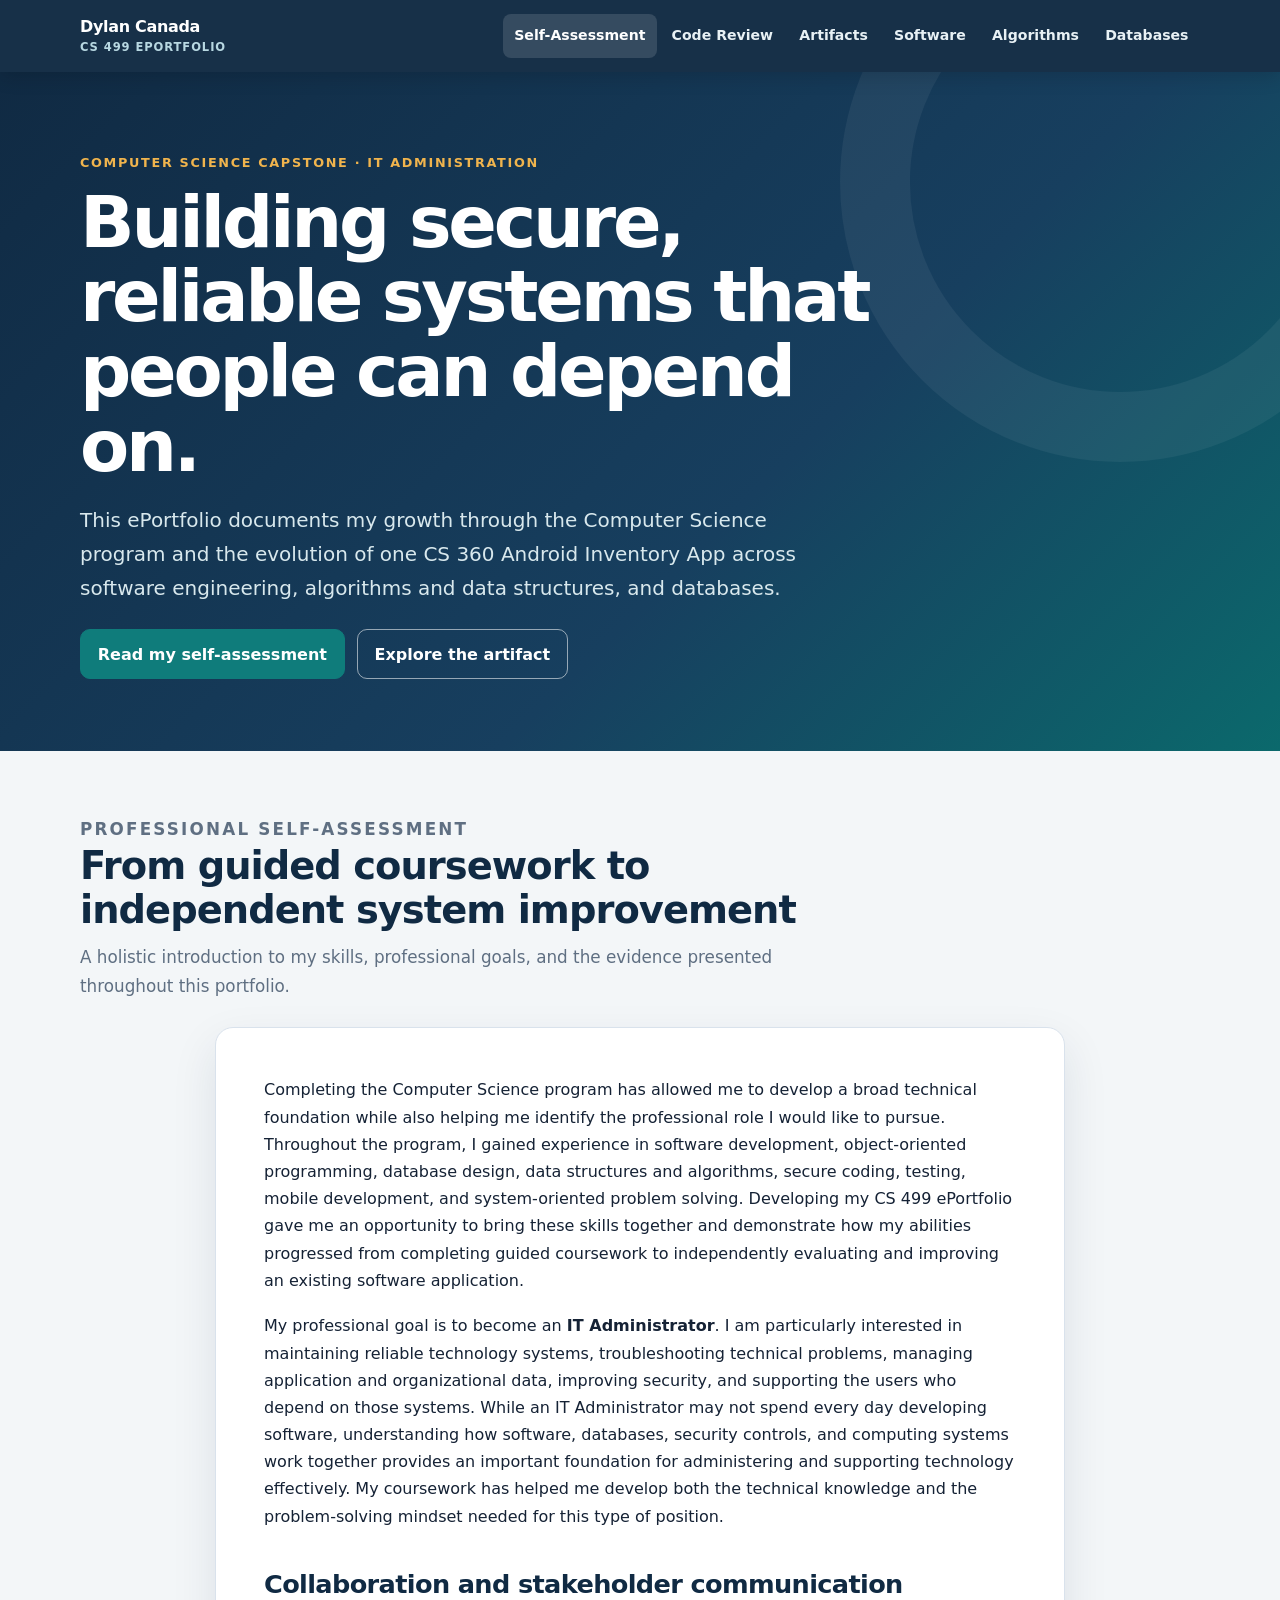
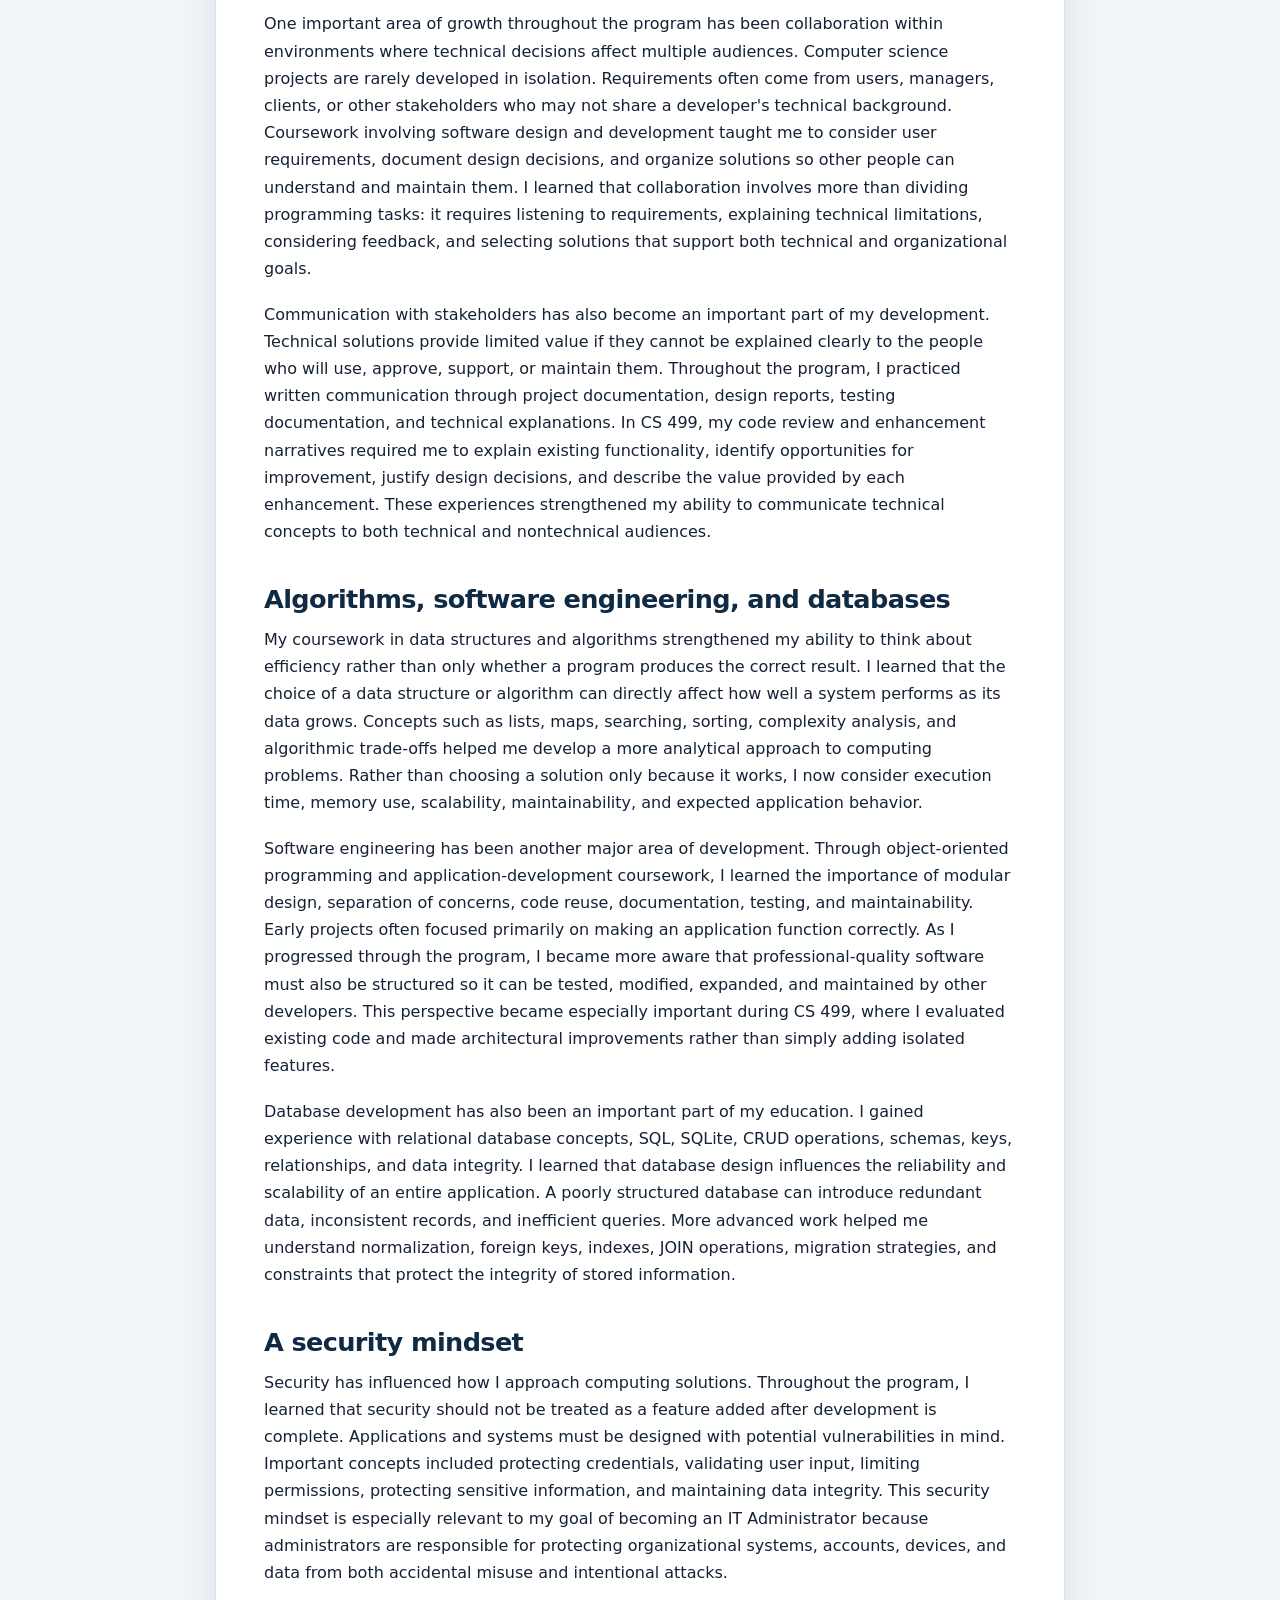
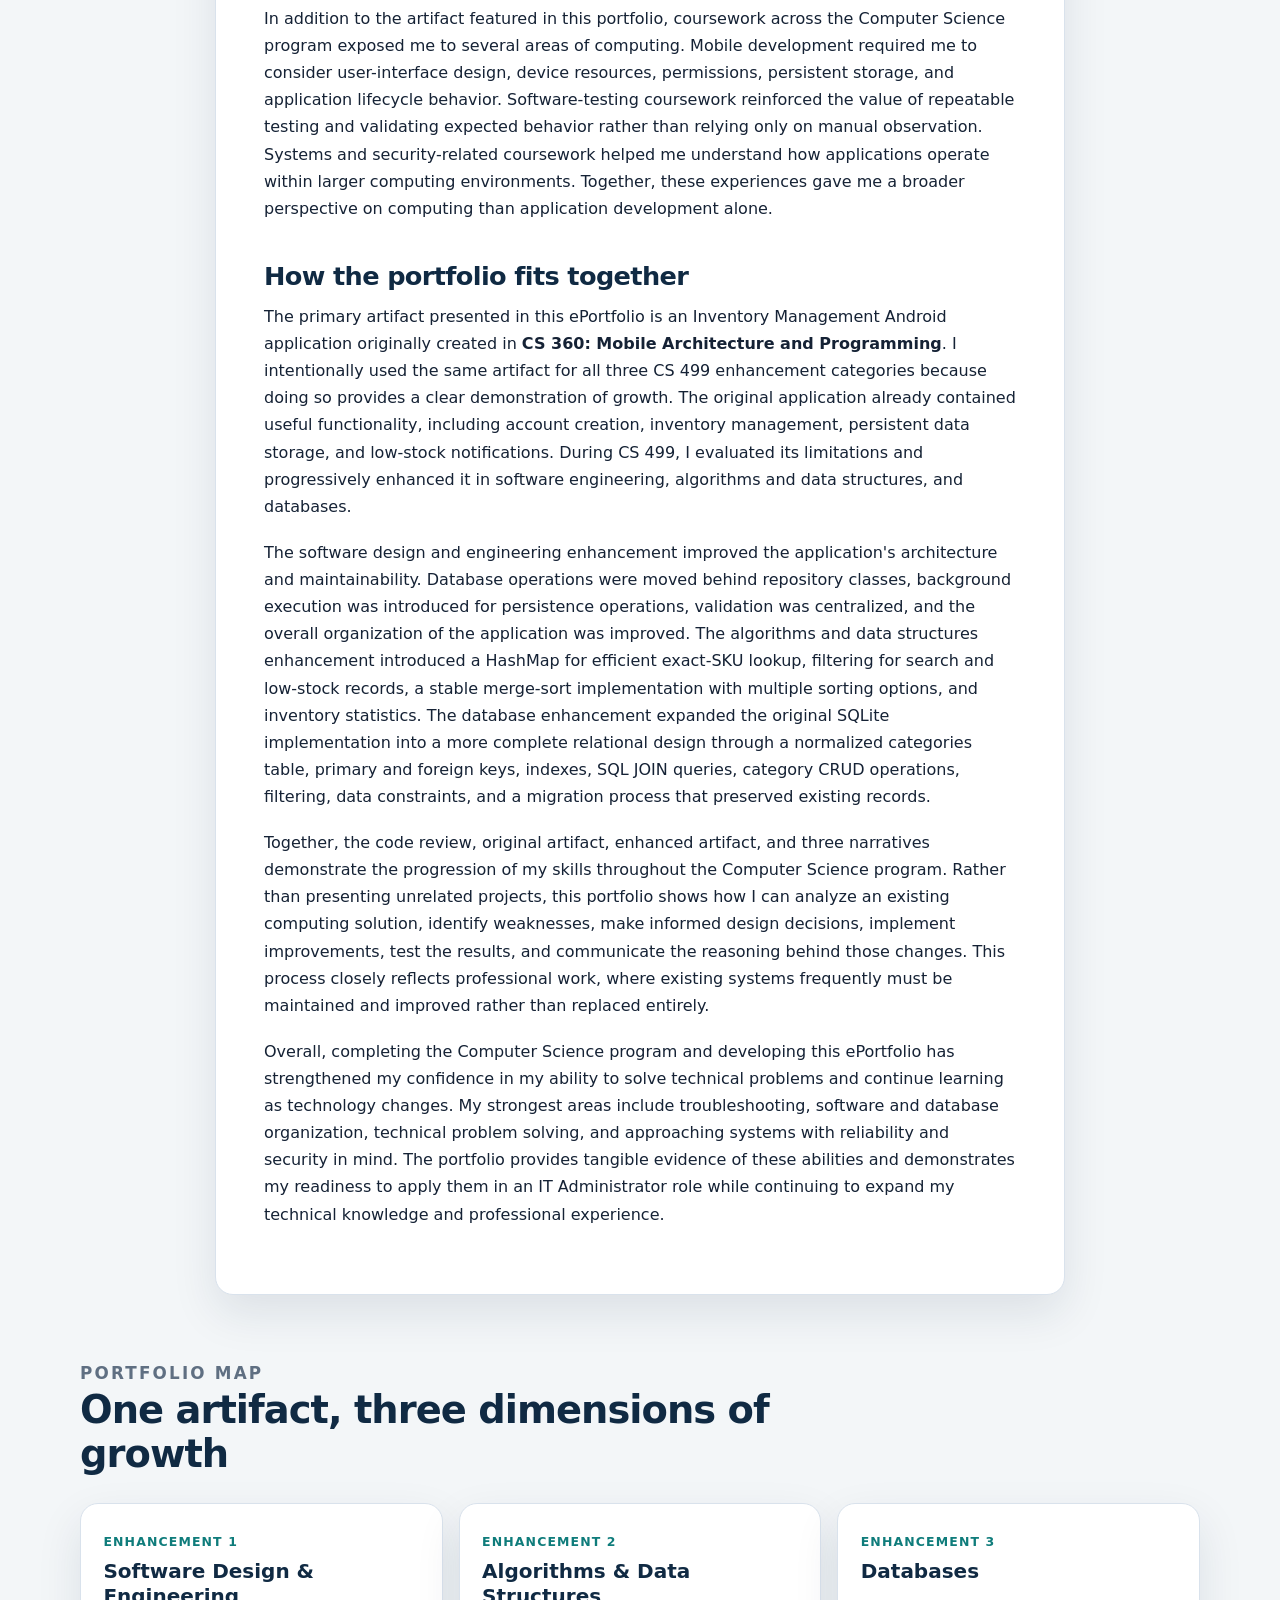
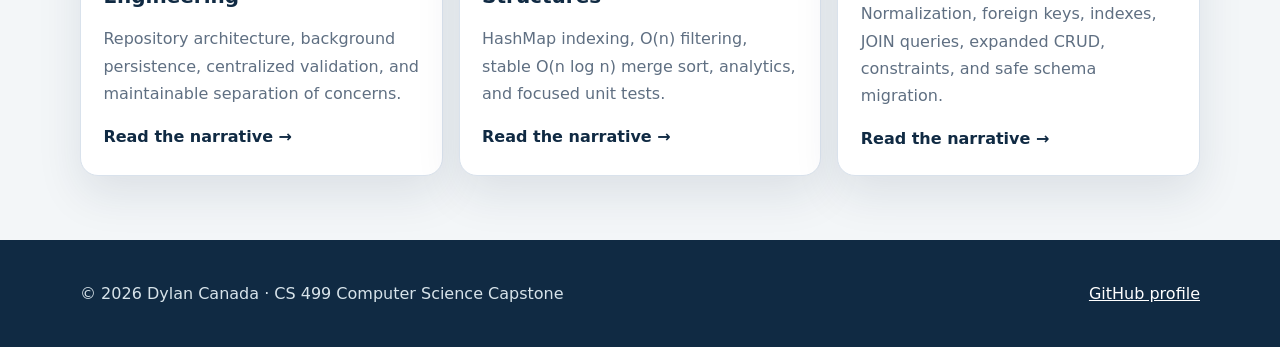
==== index.html @ 03fe3acc "Build CS 499 ePortfolio" ====
<!doctype html>
<html lang="en">
<head>
  <meta charset="utf-8">
  <meta name="viewport" content="width=device-width, initial-scale=1">
  <meta name="description" content="Dylan Canada's CS 499 computer science ePortfolio, focused on IT administration and an enhanced Android inventory application.">
  <title>Dylan Canada | CS 499 ePortfolio</title>
  <link rel="stylesheet" href="assets/css/styles.css">
</head>
<body>
  <a class="skip-link" href="#main">Skip to content</a>
  <header class="site-header">
    <div class="container nav-wrap">
      <a class="brand" href="index.html">Dylan Canada<span>CS 499 ePortfolio</span></a>
      <button class="nav-toggle" type="button" aria-expanded="false" aria-controls="site-nav">Menu</button>
      <nav class="site-nav" id="site-nav" aria-label="Primary navigation">
        <a href="index.html" aria-current="page">Self-Assessment</a>
        <a href="code-review.html">Code Review</a>
        <a href="artifacts.html">Artifacts</a>
        <a href="software-engineering.html">Software</a>
        <a href="algorithms.html">Algorithms</a>
        <a href="databases.html">Databases</a>
      </nav>
    </div>
  </header>

  <main id="main">
    <section class="hero">
      <div class="container">
        <p class="eyebrow">Computer Science Capstone · IT Administration</p>
        <h1>Building secure, reliable systems that people can depend on.</h1>
        <p class="lead">This ePortfolio documents my growth through the Computer Science program and the evolution of one CS 360 Android Inventory App across software engineering, algorithms and data structures, and databases.</p>
        <div class="hero-actions">
          <a class="button" href="#assessment">Read my self-assessment</a>
          <a class="button secondary" href="artifacts.html">Explore the artifact</a>
        </div>
      </div>
    </section>

    <section class="section" id="assessment">
      <div class="container">
        <div class="section-heading">
          <p class="eyebrow">Professional Self-Assessment</p>
          <h2>From guided coursework to independent system improvement</h2>
          <p>A holistic introduction to my skills, professional goals, and the evidence presented throughout this portfolio.</p>
        </div>
        <article class="prose">
          <p>Completing the Computer Science program has allowed me to develop a broad technical foundation while also helping me identify the professional role I would like to pursue. Throughout the program, I gained experience in software development, object-oriented programming, database design, data structures and algorithms, secure coding, testing, mobile development, and system-oriented problem solving. Developing my CS 499 ePortfolio gave me an opportunity to bring these skills together and demonstrate how my abilities progressed from completing guided coursework to independently evaluating and improving an existing software application.</p>

          <p>My professional goal is to become an <strong>IT Administrator</strong>. I am particularly interested in maintaining reliable technology systems, troubleshooting technical problems, managing application and organizational data, improving security, and supporting the users who depend on those systems. While an IT Administrator may not spend every day developing software, understanding how software, databases, security controls, and computing systems work together provides an important foundation for administering and supporting technology effectively. My coursework has helped me develop both the technical knowledge and the problem-solving mindset needed for this type of position.</p>

          <h2>Collaboration and stakeholder communication</h2>
          <p>One important area of growth throughout the program has been collaboration within environments where technical decisions affect multiple audiences. Computer science projects are rarely developed in isolation. Requirements often come from users, managers, clients, or other stakeholders who may not share a developer's technical background. Coursework involving software design and development taught me to consider user requirements, document design decisions, and organize solutions so other people can understand and maintain them. I learned that collaboration involves more than dividing programming tasks: it requires listening to requirements, explaining technical limitations, considering feedback, and selecting solutions that support both technical and organizational goals.</p>

          <p>Communication with stakeholders has also become an important part of my development. Technical solutions provide limited value if they cannot be explained clearly to the people who will use, approve, support, or maintain them. Throughout the program, I practiced written communication through project documentation, design reports, testing documentation, and technical explanations. In CS 499, my code review and enhancement narratives required me to explain existing functionality, identify opportunities for improvement, justify design decisions, and describe the value provided by each enhancement. These experiences strengthened my ability to communicate technical concepts to both technical and nontechnical audiences.</p>

          <h2>Algorithms, software engineering, and databases</h2>
          <p>My coursework in data structures and algorithms strengthened my ability to think about efficiency rather than only whether a program produces the correct result. I learned that the choice of a data structure or algorithm can directly affect how well a system performs as its data grows. Concepts such as lists, maps, searching, sorting, complexity analysis, and algorithmic trade-offs helped me develop a more analytical approach to computing problems. Rather than choosing a solution only because it works, I now consider execution time, memory use, scalability, maintainability, and expected application behavior.</p>

          <p>Software engineering has been another major area of development. Through object-oriented programming and application-development coursework, I learned the importance of modular design, separation of concerns, code reuse, documentation, testing, and maintainability. Early projects often focused primarily on making an application function correctly. As I progressed through the program, I became more aware that professional-quality software must also be structured so it can be tested, modified, expanded, and maintained by other developers. This perspective became especially important during CS 499, where I evaluated existing code and made architectural improvements rather than simply adding isolated features.</p>

          <p>Database development has also been an important part of my education. I gained experience with relational database concepts, SQL, SQLite, CRUD operations, schemas, keys, relationships, and data integrity. I learned that database design influences the reliability and scalability of an entire application. A poorly structured database can introduce redundant data, inconsistent records, and inefficient queries. More advanced work helped me understand normalization, foreign keys, indexes, JOIN operations, migration strategies, and constraints that protect the integrity of stored information.</p>

          <h2>A security mindset</h2>
          <p>Security has influenced how I approach computing solutions. Throughout the program, I learned that security should not be treated as a feature added after development is complete. Applications and systems must be designed with potential vulnerabilities in mind. Important concepts included protecting credentials, validating user input, limiting permissions, protecting sensitive information, and maintaining data integrity. This security mindset is especially relevant to my goal of becoming an IT Administrator because administrators are responsible for protecting organizational systems, accounts, devices, and data from both accidental misuse and intentional attacks.</p>

          <p>In addition to the artifact featured in this portfolio, coursework across the Computer Science program exposed me to several areas of computing. Mobile development required me to consider user-interface design, device resources, permissions, persistent storage, and application lifecycle behavior. Software-testing coursework reinforced the value of repeatable testing and validating expected behavior rather than relying only on manual observation. Systems and security-related coursework helped me understand how applications operate within larger computing environments. Together, these experiences gave me a broader perspective on computing than application development alone.</p>

          <h2>How the portfolio fits together</h2>
          <p>The primary artifact presented in this ePortfolio is an Inventory Management Android application originally created in <strong>CS 360: Mobile Architecture and Programming</strong>. I intentionally used the same artifact for all three CS 499 enhancement categories because doing so provides a clear demonstration of growth. The original application already contained useful functionality, including account creation, inventory management, persistent data storage, and low-stock notifications. During CS 499, I evaluated its limitations and progressively enhanced it in software engineering, algorithms and data structures, and databases.</p>

          <p>The software design and engineering enhancement improved the application's architecture and maintainability. Database operations were moved behind repository classes, background execution was introduced for persistence operations, validation was centralized, and the overall organization of the application was improved. The algorithms and data structures enhancement introduced a HashMap for efficient exact-SKU lookup, filtering for search and low-stock records, a stable merge-sort implementation with multiple sorting options, and inventory statistics. The database enhancement expanded the original SQLite implementation into a more complete relational design through a normalized categories table, primary and foreign keys, indexes, SQL JOIN queries, category CRUD operations, filtering, data constraints, and a migration process that preserved existing records.</p>

          <p>Together, the code review, original artifact, enhanced artifact, and three narratives demonstrate the progression of my skills throughout the Computer Science program. Rather than presenting unrelated projects, this portfolio shows how I can analyze an existing computing solution, identify weaknesses, make informed design decisions, implement improvements, test the results, and communicate the reasoning behind those changes. This process closely reflects professional work, where existing systems frequently must be maintained and improved rather than replaced entirely.</p>

          <p>Overall, completing the Computer Science program and developing this ePortfolio has strengthened my confidence in my ability to solve technical problems and continue learning as technology changes. My strongest areas include troubleshooting, software and database organization, technical problem solving, and approaching systems with reliability and security in mind. The portfolio provides tangible evidence of these abilities and demonstrates my readiness to apply them in an IT Administrator role while continuing to expand my technical knowledge and professional experience.</p>
        </article>
      </div>
    </section>

    <section class="section">
      <div class="container">
        <div class="section-heading">
          <p class="eyebrow">Portfolio map</p>
          <h2>One artifact, three dimensions of growth</h2>
        </div>
        <div class="grid">
          <article class="card"><span class="kicker">Enhancement 1</span><h3>Software Design &amp; Engineering</h3><p>Repository architecture, background persistence, centralized validation, and maintainable separation of concerns.</p><a class="card-link" href="software-engineering.html">Read the narrative →</a></article>
          <article class="card"><span class="kicker">Enhancement 2</span><h3>Algorithms &amp; Data Structures</h3><p>HashMap indexing, O(n) filtering, stable O(n log n) merge sort, analytics, and focused unit tests.</p><a class="card-link" href="algorithms.html">Read the narrative →</a></article>
          <article class="card"><span class="kicker">Enhancement 3</span><h3>Databases</h3><p>Normalization, foreign keys, indexes, JOIN queries, expanded CRUD, constraints, and safe schema migration.</p><a class="card-link" href="databases.html">Read the narrative →</a></article>
        </div>
      </div>
    </section>
  </main>

  <footer class="site-footer"><div class="container footer-wrap"><span>© <span data-year></span> Dylan Canada · CS 499 Computer Science Capstone</span><a href="https://github.com/dylan-canada" rel="noreferrer">GitHub profile</a></div></footer>
  <script src="assets/js/site.js"></script>
</body>
</html>
---- assets/css/styles.css ----
:root {
  --ink: #152235;
  --muted: #5f6f82;
  --paper: #ffffff;
  --canvas: #f3f6f8;
  --navy: #102a43;
  --navy-2: #173f5f;
  --teal: #0f7c7b;
  --teal-soft: #e2f4f2;
  --gold: #f0b44d;
  --line: #d9e2ec;
  --shadow: 0 18px 45px rgba(16, 42, 67, 0.10);
  --radius: 18px;
  --max: 1120px;
}

* { box-sizing: border-box; }
html { scroll-behavior: smooth; }
body {
  margin: 0;
  color: var(--ink);
  background: var(--canvas);
  font-family: Inter, ui-sans-serif, system-ui, -apple-system, BlinkMacSystemFont, "Segoe UI", sans-serif;
  line-height: 1.7;
}
a { color: var(--teal); }
a:hover { color: var(--navy); }
img { max-width: 100%; }
.skip-link { position: absolute; left: -999px; top: 8px; z-index: 100; background: white; padding: .7rem 1rem; }
.skip-link:focus { left: 8px; }
.container { width: min(calc(100% - 2rem), var(--max)); margin-inline: auto; }

.site-header { position: sticky; top: 0; z-index: 50; background: rgba(16, 42, 67, .97); color: white; box-shadow: 0 5px 18px rgba(0,0,0,.14); }
.nav-wrap { min-height: 72px; display: flex; align-items: center; justify-content: space-between; gap: 1rem; }
.brand { color: white; text-decoration: none; line-height: 1.15; font-weight: 800; letter-spacing: -.02em; }
.brand span { display: block; margin-top: .25rem; color: #b8d8e2; font-size: .72rem; font-weight: 600; letter-spacing: .08em; text-transform: uppercase; }
.nav-toggle { display: none; border: 1px solid rgba(255,255,255,.4); background: transparent; color: white; border-radius: 9px; padding: .5rem .7rem; font: inherit; }
.site-nav { display: flex; gap: .2rem; align-items: center; }
.site-nav a { color: #e8f1f5; text-decoration: none; font-size: .88rem; font-weight: 650; padding: .6rem .72rem; border-radius: 8px; }
.site-nav a:hover, .site-nav a[aria-current="page"] { color: white; background: rgba(255,255,255,.13); }

.hero { overflow: hidden; position: relative; padding: 5rem 0 4.5rem; color: white; background: linear-gradient(135deg, var(--navy) 0%, var(--navy-2) 60%, #0b696c 100%); }
.hero::after { content: ""; position: absolute; width: 420px; height: 420px; right: -120px; top: -170px; border: 70px solid rgba(255,255,255,.055); border-radius: 50%; }
.eyebrow { margin: 0 0 .7rem; color: var(--gold); font-weight: 800; font-size: .8rem; letter-spacing: .13em; text-transform: uppercase; }
.hero h1 { max-width: 850px; margin: 0; font-size: clamp(2.35rem, 5.6vw, 4.8rem); line-height: 1.04; letter-spacing: -.045em; }
.hero .lead { max-width: 760px; color: #d8e8ed; font-size: clamp(1.05rem, 2vw, 1.25rem); }
.hero-actions, .button-row { display: flex; flex-wrap: wrap; gap: .75rem; margin-top: 1.5rem; }
.button { display: inline-flex; align-items: center; justify-content: center; min-height: 46px; padding: .65rem 1.05rem; border-radius: 10px; text-decoration: none; font-weight: 750; border: 1px solid var(--teal); background: var(--teal); color: white; }
.button:hover { background: #0a6665; border-color: #0a6665; color: white; }
.button.secondary { border-color: rgba(255,255,255,.55); background: transparent; color: white; }
.button.secondary:hover { background: rgba(255,255,255,.1); }
.button.disabled { border-color: #cbd5df; background: #e9eef3; color: #718096; cursor: not-allowed; }

main { padding-bottom: 4rem; }
.section { padding: 4rem 0 0; }
.section-heading { max-width: 760px; margin-bottom: 1.7rem; }
.section-heading h2, .prose h2 { margin: 0 0 .7rem; color: var(--navy); font-size: clamp(1.75rem, 3vw, 2.45rem); line-height: 1.15; letter-spacing: -.025em; }
.section-heading p { margin: 0; color: var(--muted); font-size: 1.05rem; }
.grid { display: grid; grid-template-columns: repeat(3, 1fr); gap: 1rem; }
.card { background: var(--paper); border: 1px solid var(--line); border-radius: var(--radius); padding: 1.4rem; box-shadow: var(--shadow); }
.card h3 { margin: .35rem 0 .6rem; color: var(--navy); font-size: 1.25rem; line-height: 1.25; }
.card p { color: var(--muted); }
.card-link { color: var(--navy); text-decoration: none; font-weight: 800; }
.card-link:hover { color: var(--teal); }
.kicker { color: var(--teal); font-size: .78rem; font-weight: 850; letter-spacing: .09em; text-transform: uppercase; }
.outcome { border-left: 4px solid var(--teal); }
.metric { font-size: 2rem; color: var(--teal); font-weight: 850; line-height: 1; }
.prose { max-width: 850px; margin: 0 auto; background: white; border: 1px solid var(--line); border-radius: var(--radius); padding: clamp(1.4rem, 4vw, 3rem); box-shadow: var(--shadow); }
.prose h2 { margin-top: 2.5rem; font-size: 1.6rem; }
.prose h2:first-child { margin-top: 0; }
.prose h3 { margin-top: 2rem; color: var(--navy); }
.prose p { margin: 0 0 1.15rem; }
.prose ul { padding-left: 1.25rem; }
.prose li { margin-bottom: .55rem; }
.callout { padding: 1.1rem 1.2rem; background: var(--teal-soft); border-left: 4px solid var(--teal); border-radius: 0 12px 12px 0; }
.placeholder { background: repeating-linear-gradient(135deg, #fff, #fff 10px, #f7f9fb 10px, #f7f9fb 20px); border: 1.5px dashed #9fb2c3; box-shadow: none; }
.placeholder strong { color: var(--navy); }
.tag-list { display: flex; flex-wrap: wrap; gap: .45rem; padding: 0; list-style: none; }
.tag-list li { border-radius: 999px; background: var(--teal-soft); color: #075d5c; padding: .35rem .65rem; font-size: .84rem; font-weight: 700; }
.breadcrumbs { padding: 1rem 0; color: var(--muted); font-size: .9rem; }
.breadcrumbs a { text-decoration: none; }
.page-hero { padding: 3.6rem 0; background: linear-gradient(125deg, var(--navy), #164e63); color: white; }
.page-hero h1 { max-width: 850px; margin: .2rem 0 .8rem; font-size: clamp(2.1rem, 5vw, 3.7rem); line-height: 1.08; letter-spacing: -.035em; }
.page-hero p:last-child { max-width: 760px; color: #d9e7ed; font-size: 1.1rem; }
.artifact-compare { display: grid; grid-template-columns: 1fr 1fr; gap: 1rem; }
.artifact-compare .card ul { padding-left: 1.2rem; color: var(--muted); }
.next-links { display: grid; grid-template-columns: 1fr 1fr; gap: 1rem; margin-top: 2rem; }
.next-links a { display: block; background: var(--navy); color: white; padding: 1.2rem; border-radius: 12px; text-decoration: none; font-weight: 800; }
.next-links a:hover { background: var(--teal); }
.site-footer { background: var(--navy); color: #d7e3ea; padding: 2.5rem 0; }
.footer-wrap { display: flex; justify-content: space-between; gap: 1rem; align-items: center; }
.site-footer a { color: white; }

@media (max-width: 900px) {
  .nav-toggle { display: inline-block; }
  .site-nav { display: none; position: absolute; left: 1rem; right: 1rem; top: 66px; padding: .7rem; background: var(--navy); border: 1px solid rgba(255,255,255,.15); border-radius: 12px; box-shadow: var(--shadow); flex-direction: column; align-items: stretch; }
  .site-nav.open { display: flex; }
  .site-nav a { padding: .75rem; }
  .grid { grid-template-columns: 1fr 1fr; }
}
@media (max-width: 640px) {
  .hero { padding: 3.7rem 0 3.2rem; }
  .grid, .artifact-compare, .next-links { grid-template-columns: 1fr; }
  .section { padding-top: 3rem; }
  .footer-wrap { align-items: flex-start; flex-direction: column; }
}
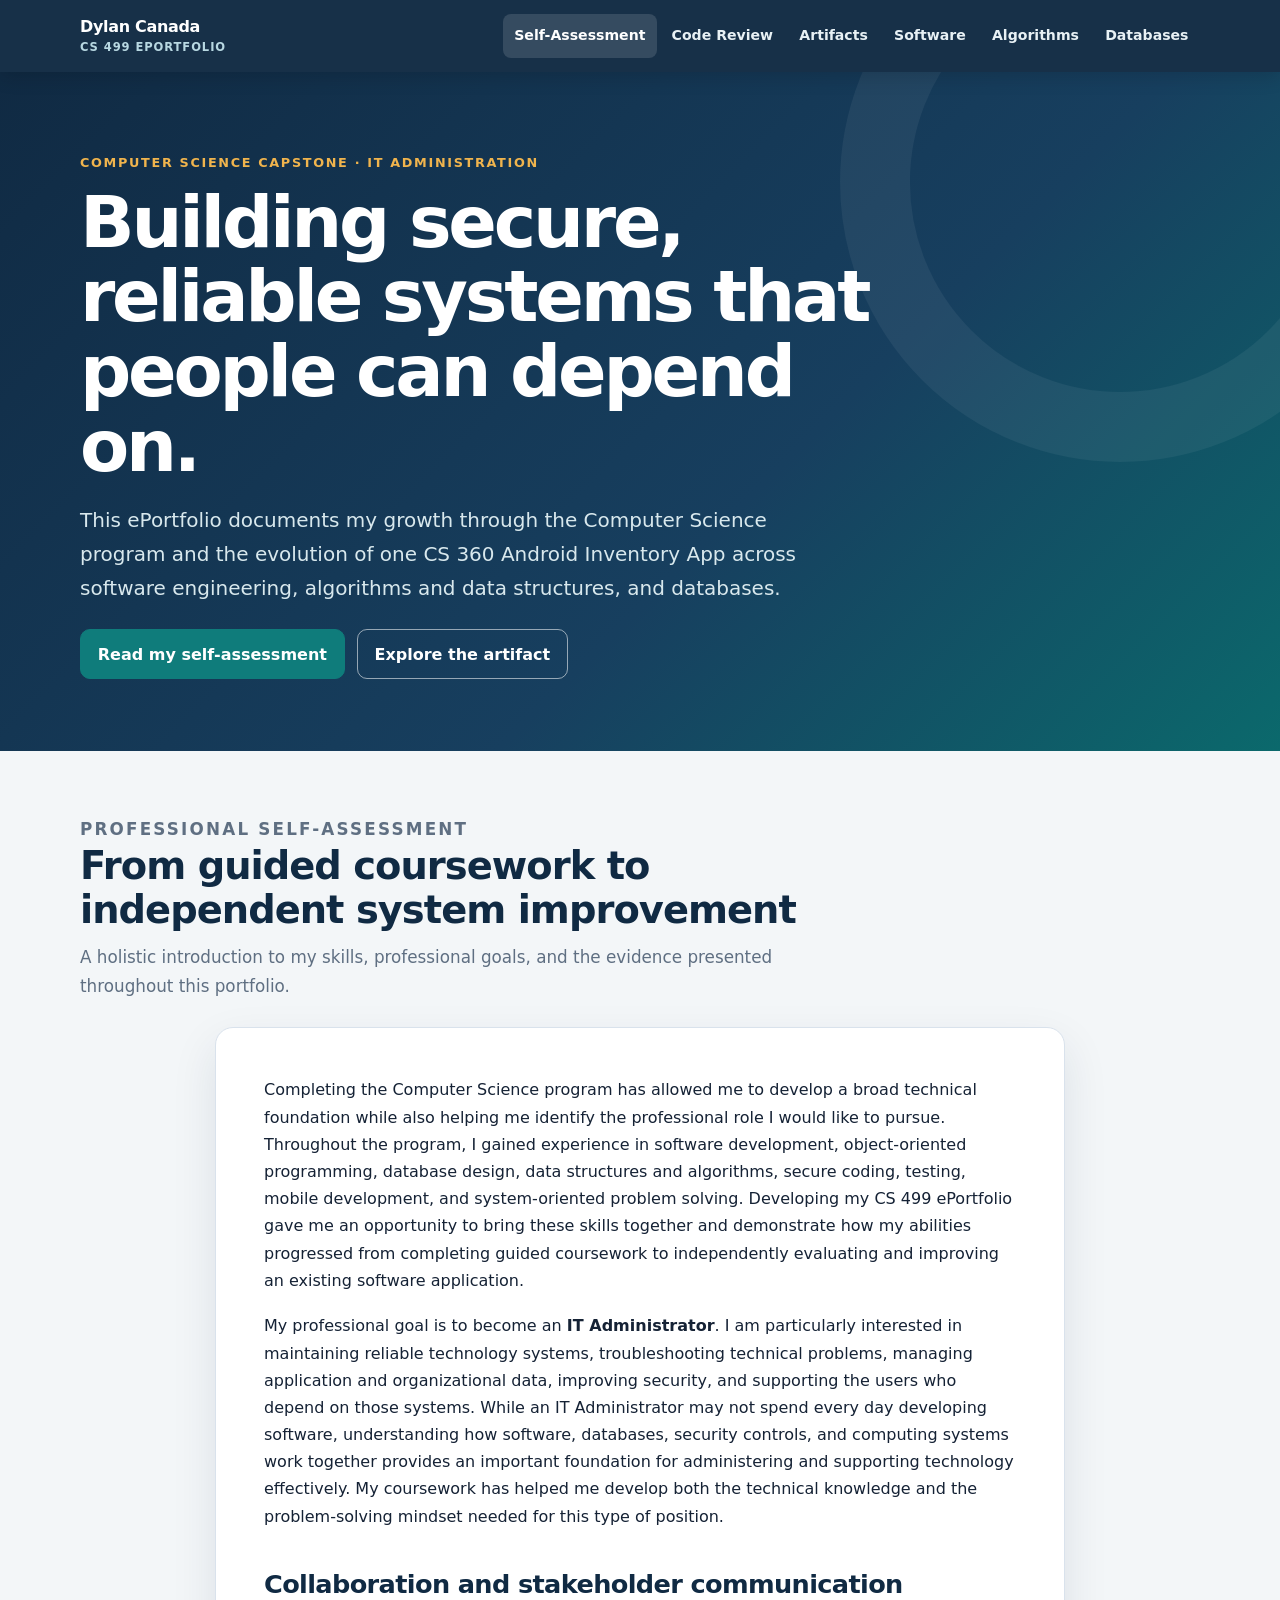
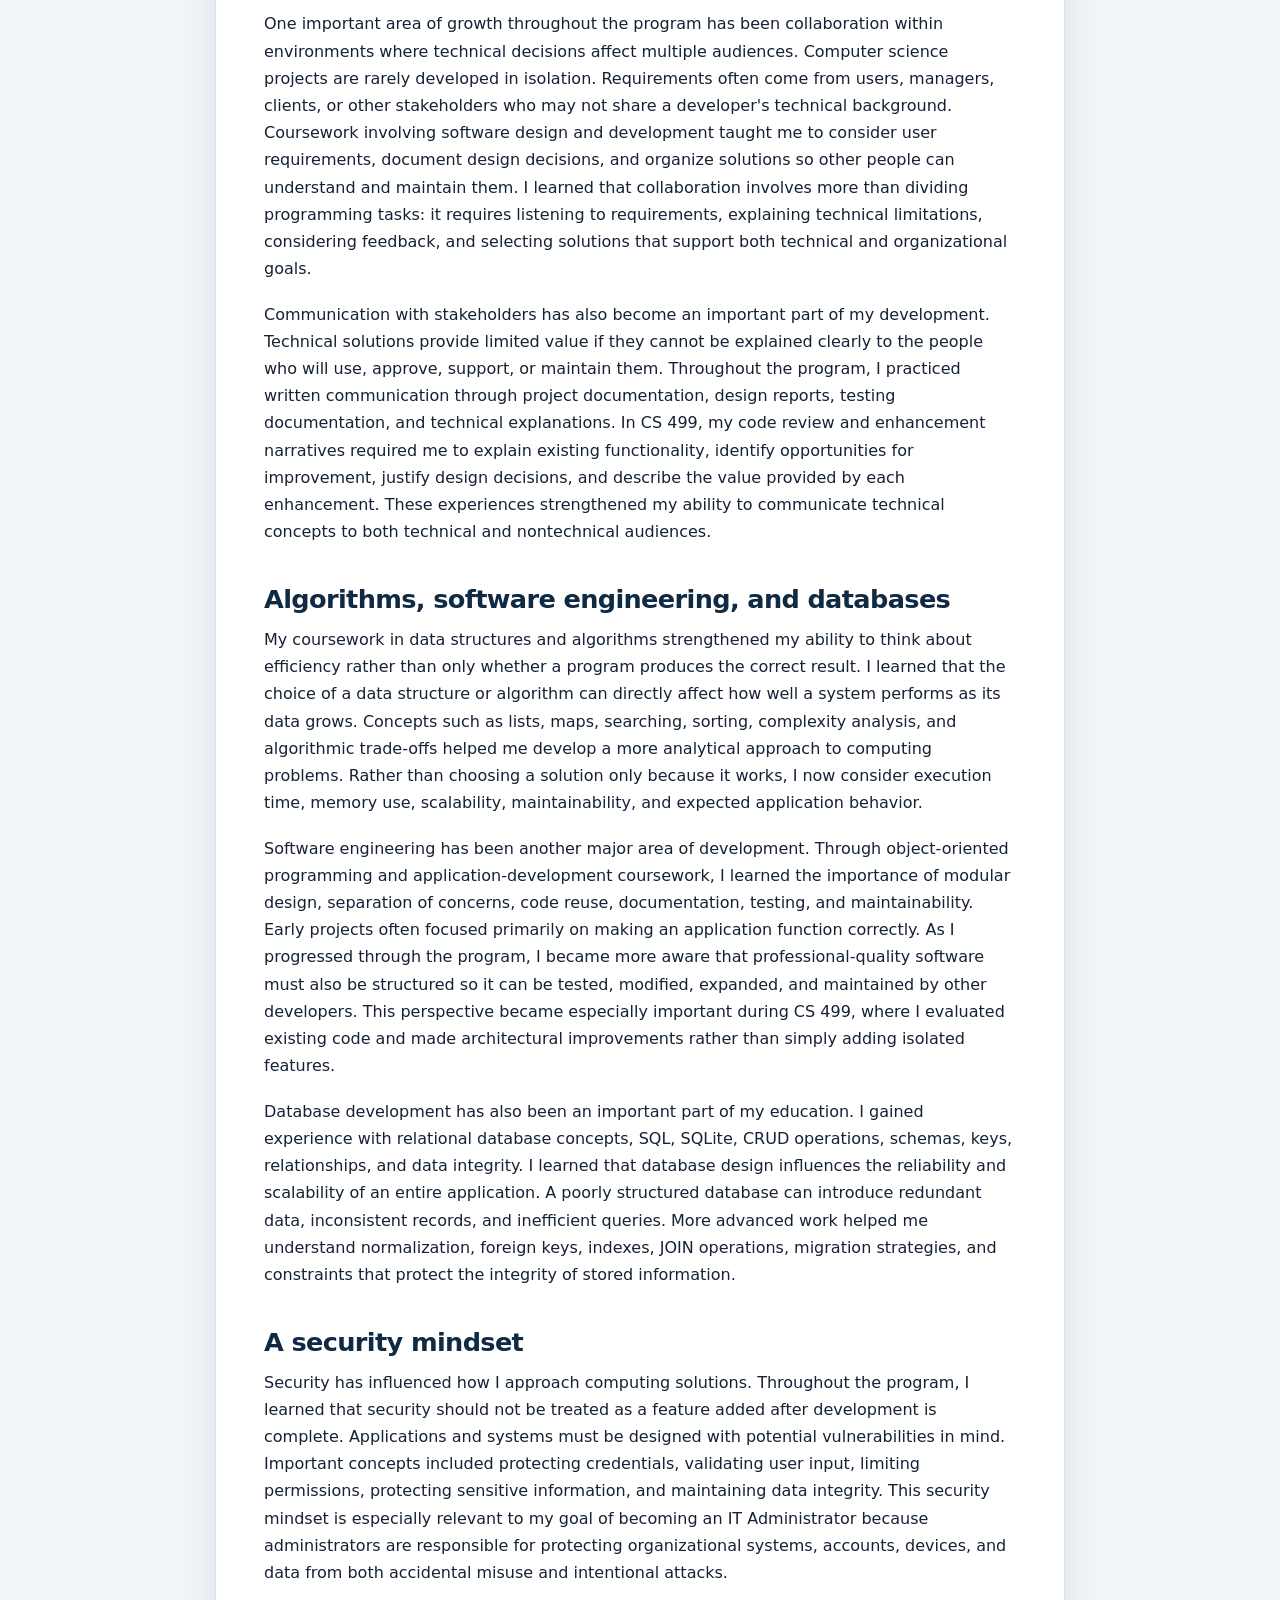
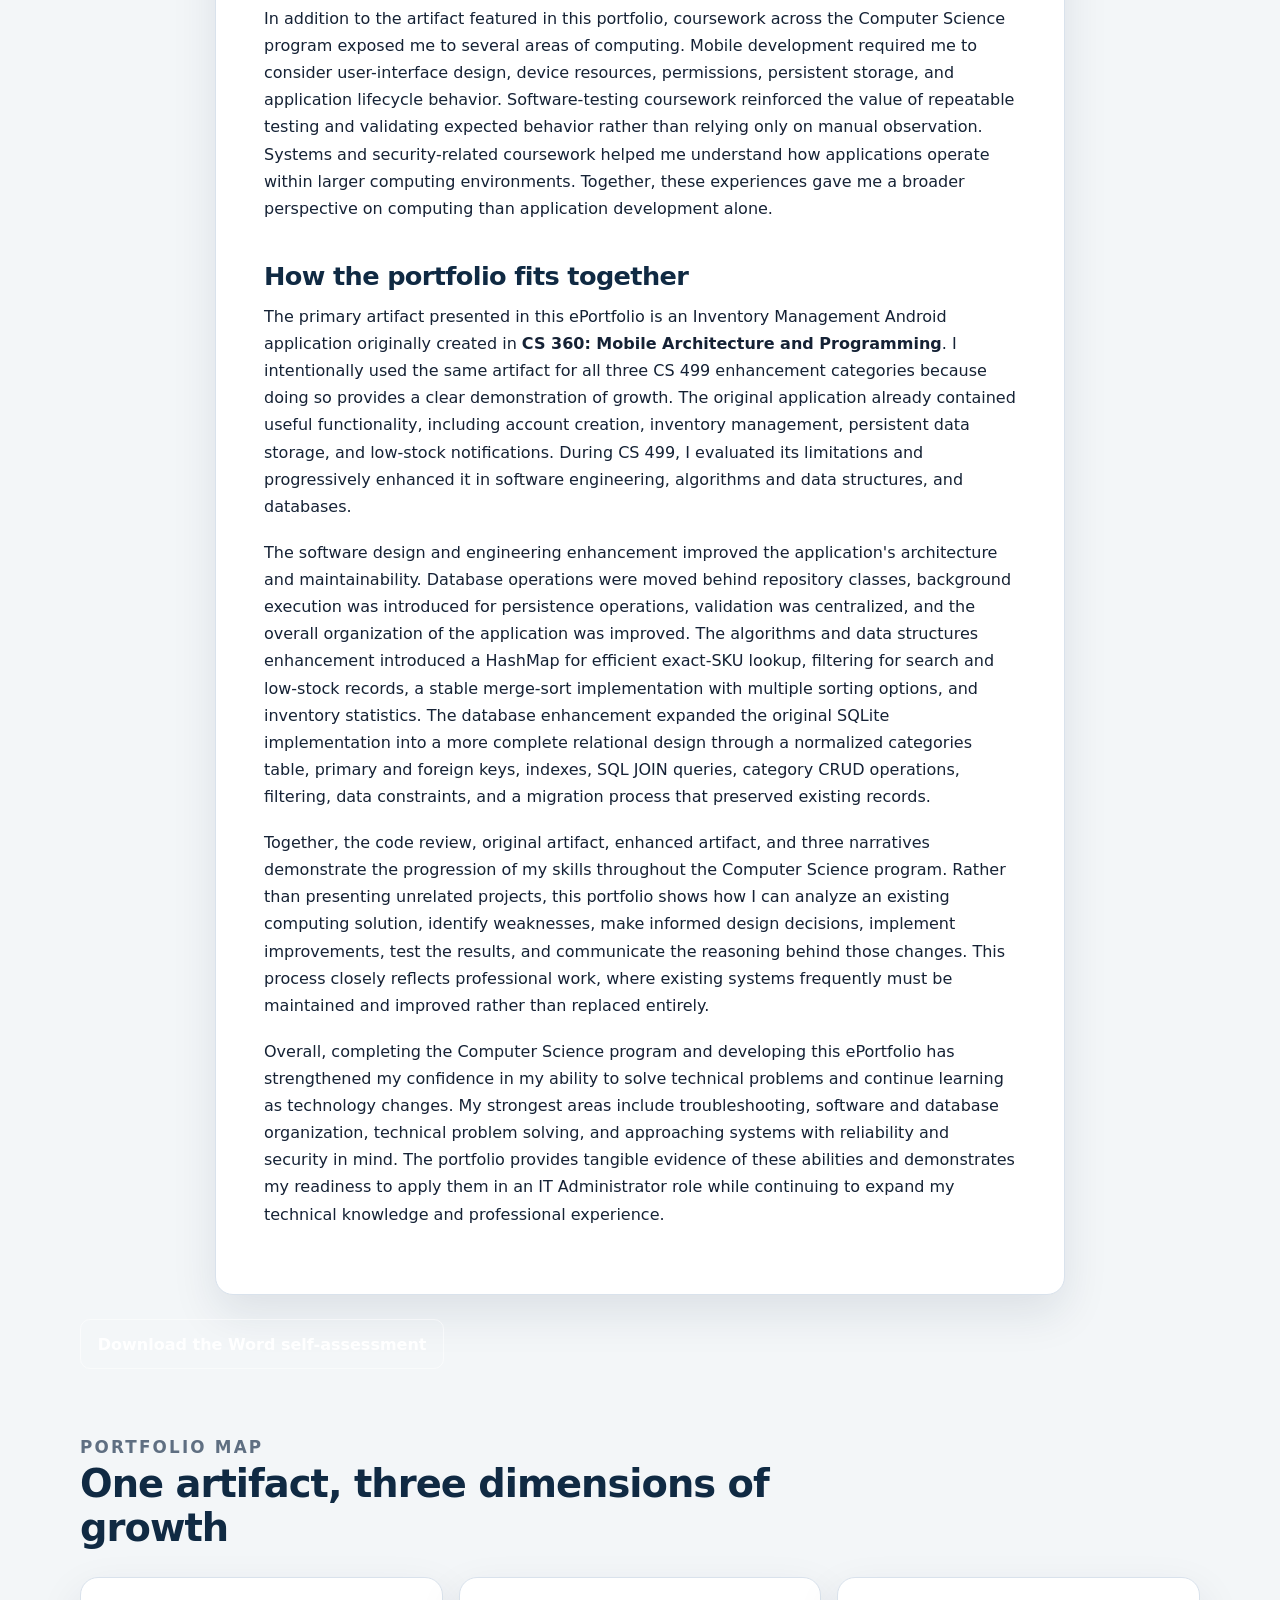
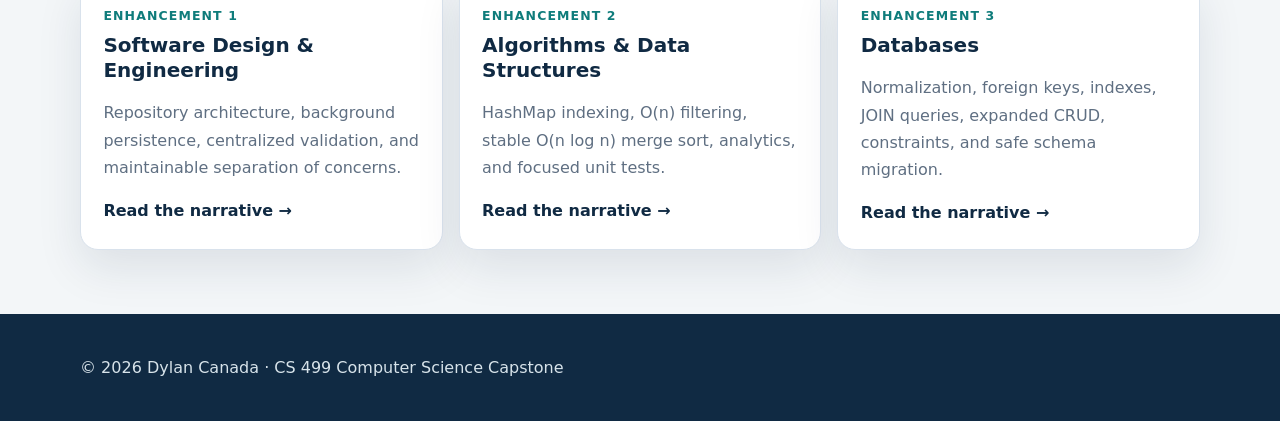
==== commit 7cf5ed59: "Add downloadable professional self-assessment" ====
--- a/index.html
+++ b/index.html
@@ -75,6 +75,9 @@
 
           <p>Overall, completing the Computer Science program and developing this ePortfolio has strengthened my confidence in my ability to solve technical problems and continue learning as technology changes. My strongest areas include troubleshooting, software and database organization, technical problem solving, and approaching systems with reliability and security in mind. The portfolio provides tangible evidence of these abilities and demonstrates my readiness to apply them in an IT Administrator role while continuing to expand my technical knowledge and professional experience.</p>
         </article>
+        <div class="button-row">
+          <a class="button secondary" href="downloads/narratives/Professional-Self-Assessment-Dylan-Canada.docx" download>Download the Word self-assessment</a>
+        </div>
       </div>
     </section>
 
@@ -93,8 +96,7 @@
     </section>
   </main>
 
-  <footer class="site-footer"><div class="container footer-wrap"><span>© <span data-year></span> Dylan Canada · CS 499 Computer Science Capstone</span><a href="https://github.com/dylan-canada" rel="noreferrer">GitHub profile</a></div></footer>
+  <footer class="site-footer"><div class="container footer-wrap"><span>© <span data-year></span> Dylan Canada · CS 499 Computer Science Capstone</span></div></footer>
   <script src="assets/js/site.js"></script>
 </body>
 </html>
-
--- a/assets/css/styles.css
+++ b/assets/css/styles.css
@@ -73,8 +73,8 @@
 .prose ul { padding-left: 1.25rem; }
 .prose li { margin-bottom: .55rem; }
 .callout { padding: 1.1rem 1.2rem; background: var(--teal-soft); border-left: 4px solid var(--teal); border-radius: 0 12px 12px 0; }
-.placeholder { background: repeating-linear-gradient(135deg, #fff, #fff 10px, #f7f9fb 10px, #f7f9fb 20px); border: 1.5px dashed #9fb2c3; box-shadow: none; }
-.placeholder strong { color: var(--navy); }
+.video-frame { position: relative; width: 100%; aspect-ratio: 16 / 9; overflow: hidden; border-radius: 14px; background: var(--navy); box-shadow: var(--shadow); }
+.video-frame iframe { position: absolute; inset: 0; width: 100%; height: 100%; border: 0; }
 .tag-list { display: flex; flex-wrap: wrap; gap: .45rem; padding: 0; list-style: none; }
 .tag-list li { border-radius: 999px; background: var(--teal-soft); color: #075d5c; padding: .35rem .65rem; font-size: .84rem; font-weight: 700; }
 .breadcrumbs { padding: 1rem 0; color: var(--muted); font-size: .9rem; }
@@ -104,4 +104,3 @@
   .section { padding-top: 3rem; }
   .footer-wrap { align-items: flex-start; flex-direction: column; }
 }
-
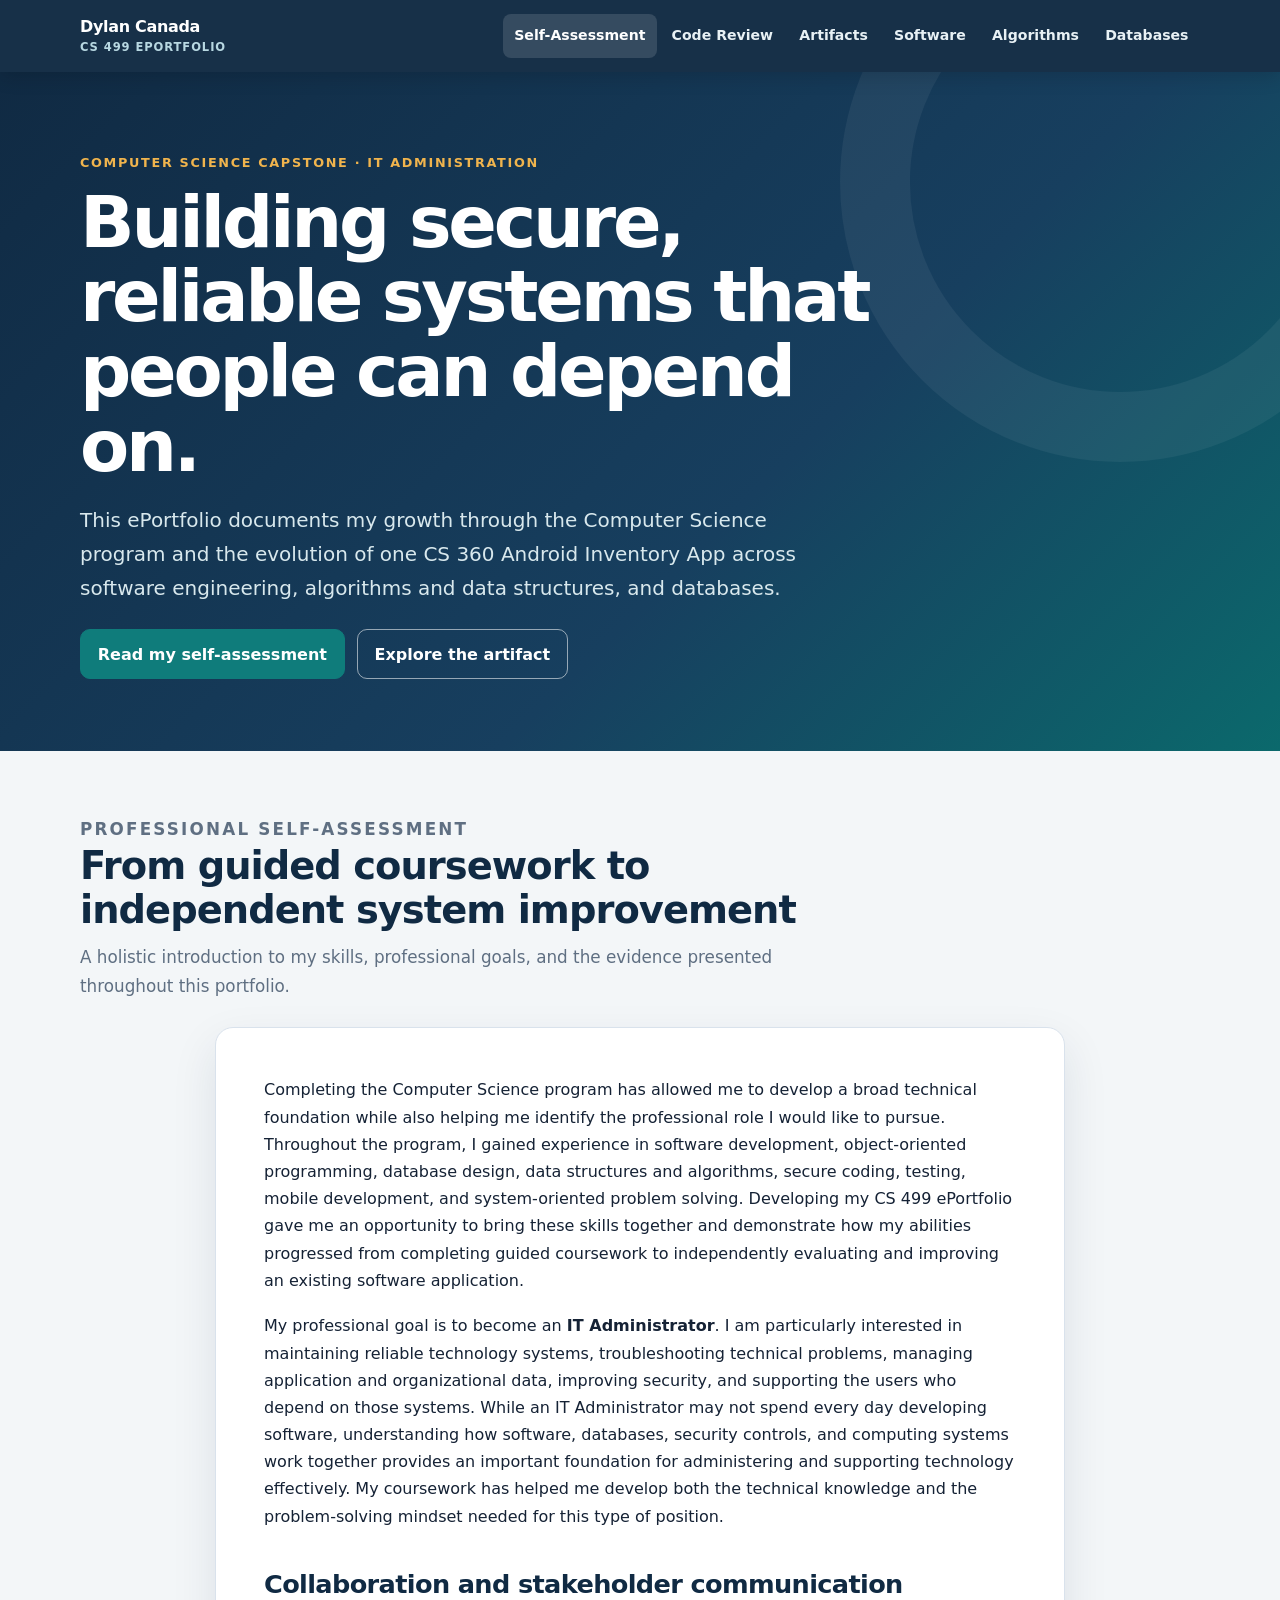
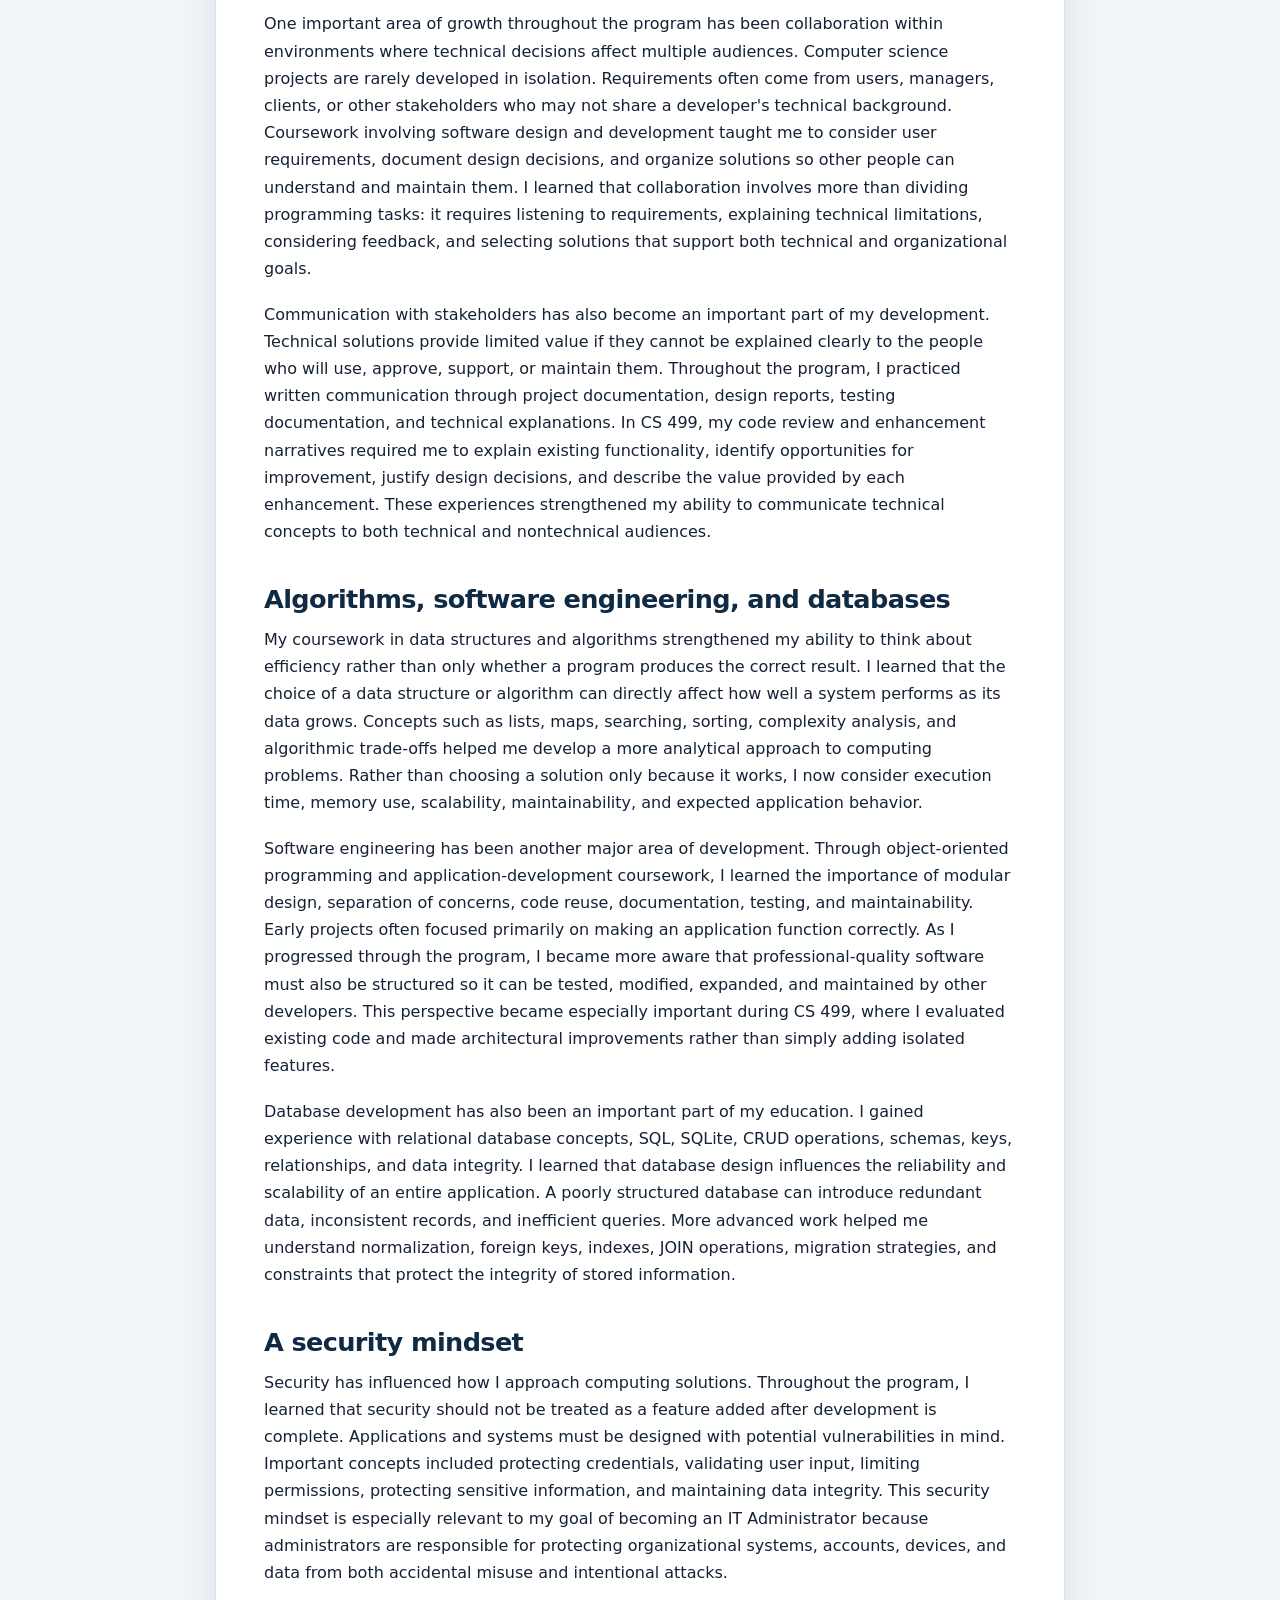
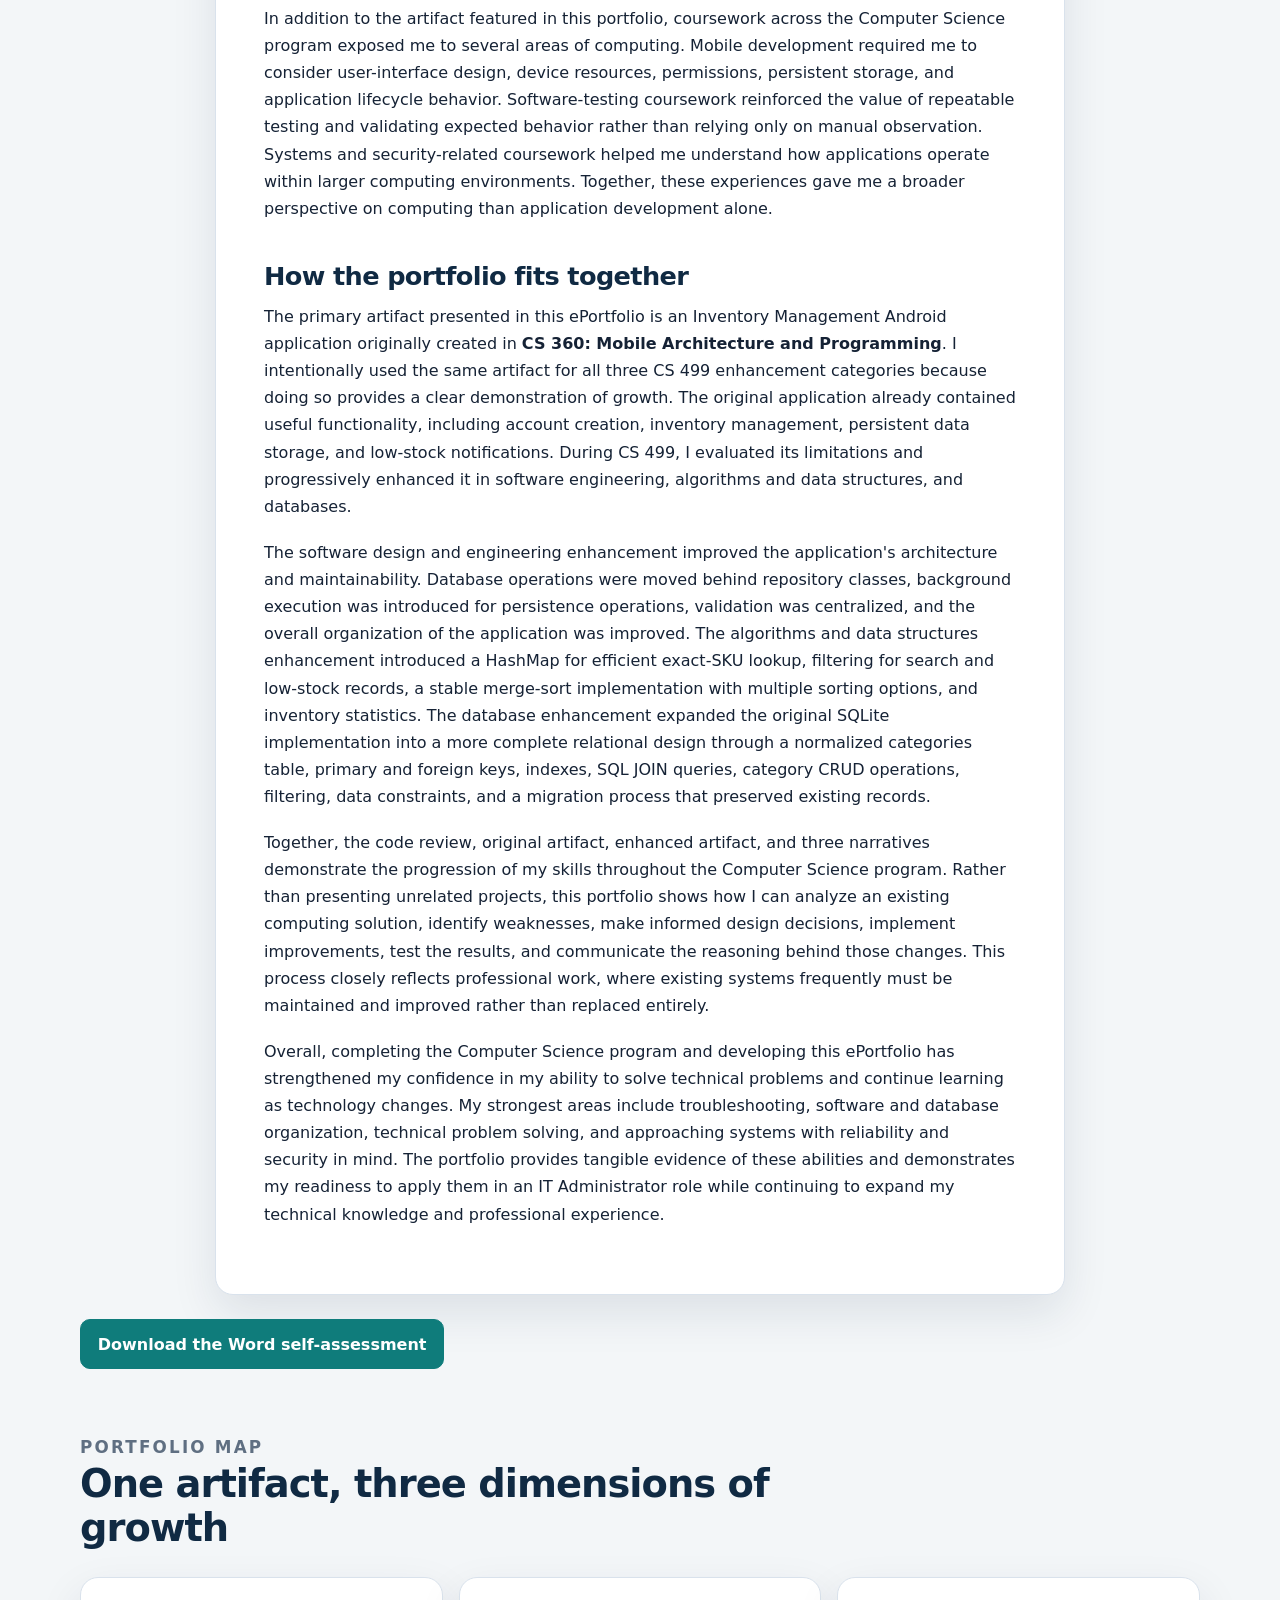
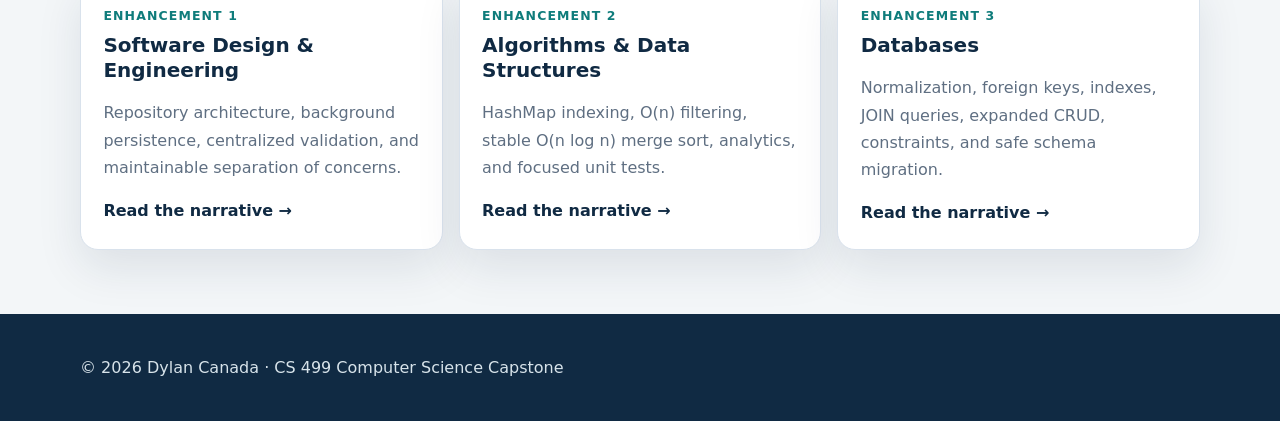
==== commit 7beec5cf: "Improve self-assessment download contrast" ====
--- a/index.html
+++ b/index.html
@@ -76,7 +76,7 @@
           <p>Overall, completing the Computer Science program and developing this ePortfolio has strengthened my confidence in my ability to solve technical problems and continue learning as technology changes. My strongest areas include troubleshooting, software and database organization, technical problem solving, and approaching systems with reliability and security in mind. The portfolio provides tangible evidence of these abilities and demonstrates my readiness to apply them in an IT Administrator role while continuing to expand my technical knowledge and professional experience.</p>
         </article>
         <div class="button-row">
-          <a class="button secondary" href="downloads/narratives/Professional-Self-Assessment-Dylan-Canada.docx" download>Download the Word self-assessment</a>
+          <a class="button" href="downloads/narratives/Professional-Self-Assessment-Dylan-Canada.docx" download>Download the Word self-assessment</a>
         </div>
       </div>
     </section>
